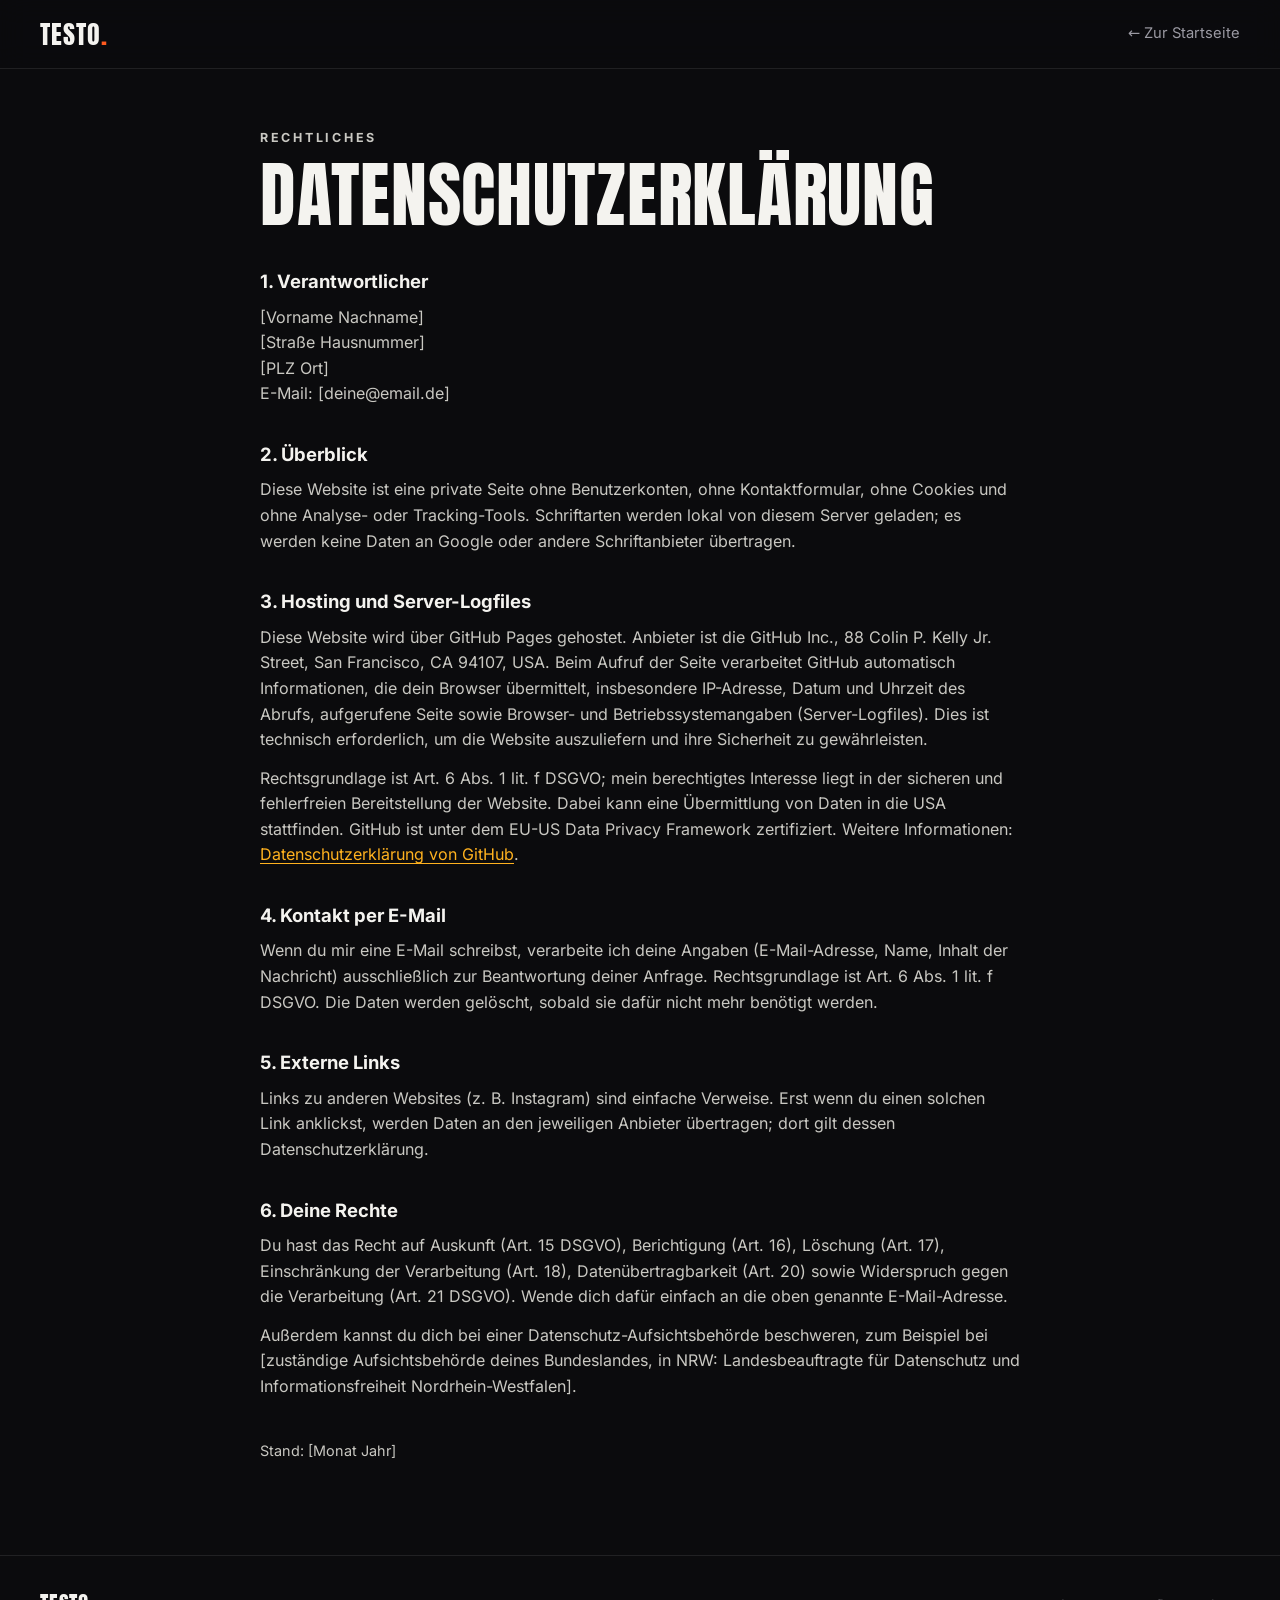
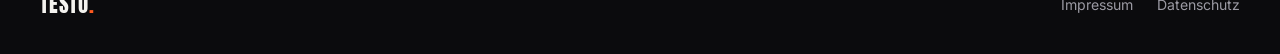
==== datenschutz.html @ 4b4fad91 "Real story milestones, diet 2026 numbers, legal page templates - Story rebuilt from the actual journ" ====
<!DOCTYPE html>
<html lang="de">
<head>
  <meta charset="UTF-8">
  <meta name="viewport" content="width=device-width, initial-scale=1.0">
  <title>Datenschutz · Testo · Iron Journey</title>
  <meta name="robots" content="noindex">
  <meta name="theme-color" content="#0b0b0d">
  <link rel="stylesheet" href="assets/fonts/fonts.css">
  <link rel="stylesheet" href="styles.css">
</head>
<body>
  <!--
    VORLAGE – alle Angaben in [eckigen Klammern] durch deine echten Daten ersetzen.
    Bei Änderungen an der Seite (z. B. Kontaktformular, Statistik-Tool, eingebettete
    Instagram-Posts oder anderer Hoster) muss diese Erklärung angepasst werden.
    Keine Rechtsberatung.
  -->
  <header class="nav scrolled">
    <div class="nav-inner">
      <a href="index.html" class="logo">TESTO<span>.</span></a>
      <a href="index.html" class="legal-back">← Zur Startseite</a>
    </div>
  </header>

  <main class="legal container">
    <p class="eyebrow">Rechtliches</p>
    <h1>Datenschutz&shy;erklärung</h1>

    <h2>1. Verantwortlicher</h2>
    <p>
      [Vorname Nachname]<br>
      [Straße Hausnummer]<br>
      [PLZ Ort]<br>
      E-Mail: [deine@email.de]
    </p>

    <h2>2. Überblick</h2>
    <p>
      Diese Website ist eine private Seite ohne Benutzerkonten, ohne Kontaktformular, ohne Cookies und
      ohne Analyse- oder Tracking-Tools. Schriftarten werden lokal von diesem Server geladen; es werden
      keine Daten an Google oder andere Schriftanbieter übertragen.
    </p>

    <h2>3. Hosting und Server-Logfiles</h2>
    <p>
      Diese Website wird über GitHub Pages gehostet. Anbieter ist die GitHub Inc., 88 Colin P. Kelly Jr.
      Street, San Francisco, CA 94107, USA. Beim Aufruf der Seite verarbeitet GitHub automatisch
      Informationen, die dein Browser übermittelt, insbesondere IP-Adresse, Datum und Uhrzeit des Abrufs,
      aufgerufene Seite sowie Browser- und Betriebssystemangaben (Server-Logfiles). Dies ist technisch
      erforderlich, um die Website auszuliefern und ihre Sicherheit zu gewährleisten.
    </p>
    <p>
      Rechtsgrundlage ist Art. 6 Abs. 1 lit. f DSGVO; mein berechtigtes Interesse liegt in der sicheren
      und fehlerfreien Bereitstellung der Website. Dabei kann eine Übermittlung von Daten in die USA
      stattfinden. GitHub ist unter dem EU-US Data Privacy Framework zertifiziert. Weitere Informationen:
      <a href="https://docs.github.com/de/site-policy/privacy-policies/github-general-privacy-statement" target="_blank" rel="noopener">Datenschutzerklärung von GitHub</a>.
    </p>

    <h2>4. Kontakt per E-Mail</h2>
    <p>
      Wenn du mir eine E-Mail schreibst, verarbeite ich deine Angaben (E-Mail-Adresse, Name, Inhalt der
      Nachricht) ausschließlich zur Beantwortung deiner Anfrage. Rechtsgrundlage ist Art. 6 Abs. 1
      lit. f DSGVO. Die Daten werden gelöscht, sobald sie dafür nicht mehr benötigt werden.
    </p>

    <h2>5. Externe Links</h2>
    <p>
      Links zu anderen Websites (z. B. Instagram) sind einfache Verweise. Erst wenn du einen solchen Link
      anklickst, werden Daten an den jeweiligen Anbieter übertragen; dort gilt dessen Datenschutzerklärung.
    </p>

    <h2>6. Deine Rechte</h2>
    <p>
      Du hast das Recht auf Auskunft (Art. 15 DSGVO), Berichtigung (Art. 16), Löschung (Art. 17),
      Einschränkung der Verarbeitung (Art. 18), Datenübertragbarkeit (Art. 20) sowie Widerspruch gegen
      die Verarbeitung (Art. 21 DSGVO). Wende dich dafür einfach an die oben genannte E-Mail-Adresse.
    </p>
    <p>
      Außerdem kannst du dich bei einer Datenschutz-Aufsichtsbehörde beschweren, zum Beispiel bei
      [zuständige Aufsichtsbehörde deines Bundeslandes, in NRW: Landesbeauftragte für Datenschutz und
      Informationsfreiheit Nordrhein-Westfalen].
    </p>

    <p class="legal-date">Stand: [Monat Jahr]</p>
  </main>

  <footer class="footer">
    <div class="container footer-inner">
      <span class="logo">TESTO<span>.</span></span>
      <nav class="footer-links">
        <a href="impressum.html">Impressum</a>
        <a href="datenschutz.html">Datenschutz</a>
      </nav>
    </div>
  </footer>
</body>
</html>
---- assets/fonts/fonts.css ----
/* Lokal gehostete Schriften (Anton, Inter) – keine Verbindung zu Google nötig */
/* latin-ext */
@font-face {
  font-family: 'Anton';
  font-style: normal;
  font-weight: 400;
  font-display: swap;
  src: url(anton-latin-ext.woff2) format('woff2');
  unicode-range: U+0100-02BA, U+02BD-02C5, U+02C7-02CC, U+02CE-02D7, U+02DD-02FF, U+0304, U+0308, U+0329, U+1D00-1DBF, U+1E00-1E9F, U+1EF2-1EFF, U+2020, U+20A0-20AB, U+20AD-20C0, U+2113, U+2C60-2C7F, U+A720-A7FF;
}
/* latin */
@font-face {
  font-family: 'Anton';
  font-style: normal;
  font-weight: 400;
  font-display: swap;
  src: url(anton-latin.woff2) format('woff2');
  unicode-range: U+0000-00FF, U+0131, U+0152-0153, U+02BB-02BC, U+02C6, U+02DA, U+02DC, U+0304, U+0308, U+0329, U+2000-206F, U+20AC, U+2122, U+2191, U+2193, U+2212, U+2215, U+FEFF, U+FFFD;
}
/* latin-ext */
@font-face {
  font-family: 'Inter';
  font-style: normal;
  font-weight: 400;
  font-display: swap;
  src: url(inter-latin-ext.woff2) format('woff2');
  unicode-range: U+0100-02BA, U+02BD-02C5, U+02C7-02CC, U+02CE-02D7, U+02DD-02FF, U+0304, U+0308, U+0329, U+1D00-1DBF, U+1E00-1E9F, U+1EF2-1EFF, U+2020, U+20A0-20AB, U+20AD-20C0, U+2113, U+2C60-2C7F, U+A720-A7FF;
}
/* latin */
@font-face {
  font-family: 'Inter';
  font-style: normal;
  font-weight: 400;
  font-display: swap;
  src: url(inter-latin.woff2) format('woff2');
  unicode-range: U+0000-00FF, U+0131, U+0152-0153, U+02BB-02BC, U+02C6, U+02DA, U+02DC, U+0304, U+0308, U+0329, U+2000-206F, U+20AC, U+2122, U+2191, U+2193, U+2212, U+2215, U+FEFF, U+FFFD;
}
/* latin-ext */
@font-face {
  font-family: 'Inter';
  font-style: normal;
  font-weight: 500;
  font-display: swap;
  src: url(inter-latin-ext.woff2) format('woff2');
  unicode-range: U+0100-02BA, U+02BD-02C5, U+02C7-02CC, U+02CE-02D7, U+02DD-02FF, U+0304, U+0308, U+0329, U+1D00-1DBF, U+1E00-1E9F, U+1EF2-1EFF, U+2020, U+20A0-20AB, U+20AD-20C0, U+2113, U+2C60-2C7F, U+A720-A7FF;
}
/* latin */
@font-face {
  font-family: 'Inter';
  font-style: normal;
  font-weight: 500;
  font-display: swap;
  src: url(inter-latin.woff2) format('woff2');
  unicode-range: U+0000-00FF, U+0131, U+0152-0153, U+02BB-02BC, U+02C6, U+02DA, U+02DC, U+0304, U+0308, U+0329, U+2000-206F, U+20AC, U+2122, U+2191, U+2193, U+2212, U+2215, U+FEFF, U+FFFD;
}
/* latin-ext */
@font-face {
  font-family: 'Inter';
  font-style: normal;
  font-weight: 600;
  font-display: swap;
  src: url(inter-latin-ext.woff2) format('woff2');
  unicode-range: U+0100-02BA, U+02BD-02C5, U+02C7-02CC, U+02CE-02D7, U+02DD-02FF, U+0304, U+0308, U+0329, U+1D00-1DBF, U+1E00-1E9F, U+1EF2-1EFF, U+2020, U+20A0-20AB, U+20AD-20C0, U+2113, U+2C60-2C7F, U+A720-A7FF;
}
/* latin */
@font-face {
  font-family: 'Inter';
  font-style: normal;
  font-weight: 600;
  font-display: swap;
  src: url(inter-latin.woff2) format('woff2');
  unicode-range: U+0000-00FF, U+0131, U+0152-0153, U+02BB-02BC, U+02C6, U+02DA, U+02DC, U+0304, U+0308, U+0329, U+2000-206F, U+20AC, U+2122, U+2191, U+2193, U+2212, U+2215, U+FEFF, U+FFFD;
}
/* latin-ext */
@font-face {
  font-family: 'Inter';
  font-style: normal;
  font-weight: 700;
  font-display: swap;
  src: url(inter-latin-ext.woff2) format('woff2');
  unicode-range: U+0100-02BA, U+02BD-02C5, U+02C7-02CC, U+02CE-02D7, U+02DD-02FF, U+0304, U+0308, U+0329, U+1D00-1DBF, U+1E00-1E9F, U+1EF2-1EFF, U+2020, U+20A0-20AB, U+20AD-20C0, U+2113, U+2C60-2C7F, U+A720-A7FF;
}
/* latin */
@font-face {
  font-family: 'Inter';
  font-style: normal;
  font-weight: 700;
  font-display: swap;
  src: url(inter-latin.woff2) format('woff2');
  unicode-range: U+0000-00FF, U+0131, U+0152-0153, U+02BB-02BC, U+02C6, U+02DA, U+02DC, U+0304, U+0308, U+0329, U+2000-206F, U+20AC, U+2122, U+2191, U+2193, U+2212, U+2215, U+FEFF, U+FFFD;
}
/* latin-ext */
@font-face {
  font-family: 'Inter';
  font-style: normal;
  font-weight: 800;
  font-display: swap;
  src: url(inter-latin-ext.woff2) format('woff2');
  unicode-range: U+0100-02BA, U+02BD-02C5, U+02C7-02CC, U+02CE-02D7, U+02DD-02FF, U+0304, U+0308, U+0329, U+1D00-1DBF, U+1E00-1E9F, U+1EF2-1EFF, U+2020, U+20A0-20AB, U+20AD-20C0, U+2113, U+2C60-2C7F, U+A720-A7FF;
}
/* latin */
@font-face {
  font-family: 'Inter';
  font-style: normal;
  font-weight: 800;
  font-display: swap;
  src: url(inter-latin.woff2) format('woff2');
  unicode-range: U+0000-00FF, U+0131, U+0152-0153, U+02BB-02BC, U+02C6, U+02DA, U+02DC, U+0304, U+0308, U+0329, U+2000-206F, U+20AC, U+2122, U+2191, U+2193, U+2212, U+2215, U+FEFF, U+FFFD;
}
---- styles.css ----
:root {
  --bg: #0b0b0d;
  --bg-2: #131317;
  --card: #17171c;
  --line: rgba(255, 255, 255, 0.09);
  --text: #f4f3ef;
  --muted: #9b9aa3;
  --accent: #ff5a1f;
  --accent-2: #ffb21f;
  --grad: linear-gradient(120deg, var(--accent), var(--accent-2));
  --radius: 20px;
  --ease: cubic-bezier(0.2, 0.8, 0.2, 1);
  --display: "Anton", "Impact", sans-serif;
  --sans: "Inter", system-ui, -apple-system, "Segoe UI", sans-serif;
}

*,
*::before,
*::after {
  box-sizing: border-box;
  margin: 0;
  padding: 0;
}

html {
  overflow-x: clip;
  scroll-behavior: smooth;
  scroll-padding-top: 80px;
}

body {
  font-family: var(--sans);
  background: var(--bg);
  color: var(--text);
  line-height: 1.6;
  -webkit-font-smoothing: antialiased;
  overflow-x: clip;
}

img {
  display: block;
  max-width: 100%;
}

a {
  color: inherit;
  text-decoration: none;
}

button {
  font: inherit;
  color: inherit;
  cursor: pointer;
  background: none;
  border: 0;
}

:focus-visible {
  outline: 2px solid var(--accent-2);
  outline-offset: 3px;
}

.container {
  width: min(1200px, 100% - 2.5rem);
  margin-inline: auto;
}

.eyebrow {
  font-size: 0.78rem;
  font-weight: 700;
  letter-spacing: 0.22em;
  text-transform: uppercase;
  color: var(--accent);
}

h1,
h2 {
  font-family: var(--display);
  font-weight: 400;
  text-transform: uppercase;
  line-height: 0.95;
  letter-spacing: 0.01em;
}

/* ---------- Navigation ---------- */
.nav {
  position: fixed;
  inset: 0 0 auto;
  z-index: 50;
  transition: background 0.3s, border-color 0.3s;
  border-bottom: 1px solid transparent;
}

.nav.scrolled {
  background: rgba(11, 11, 13, 0.78);
  backdrop-filter: blur(14px) saturate(160%);
  border-color: var(--line);
}

.nav-inner {
  width: min(1200px, 100% - 2.5rem);
  margin-inline: auto;
  display: flex;
  align-items: center;
  justify-content: space-between;
  height: 68px;
}

.logo {
  font-family: var(--display);
  font-size: 1.6rem;
  letter-spacing: 0.04em;
}

.logo span {
  color: var(--accent);
}

.nav-links {
  display: flex;
  align-items: center;
  gap: 2rem;
  font-size: 0.92rem;
  font-weight: 500;
}

.nav-links a {
  color: var(--muted);
  transition: color 0.2s;
}

.nav-links a:hover {
  color: var(--text);
}

.nav-links .nav-cta {
  color: var(--bg);
  background: var(--text);
  padding: 0.5rem 1.1rem;
  border-radius: 999px;
  font-weight: 700;
}

.nav-links .nav-cta:hover {
  color: var(--bg);
  background: var(--accent-2);
}

.nav-toggle {
  display: none;
  width: 40px;
  height: 40px;
  position: relative;
}

.nav-toggle span {
  position: absolute;
  left: 9px;
  right: 9px;
  height: 2px;
  background: var(--text);
  transition: transform 0.3s var(--ease);
}

.nav-toggle span:first-child { top: 15px; }
.nav-toggle span:last-child { top: 23px; }
.nav-toggle[aria-expanded="true"] span:first-child { transform: translateY(4px) rotate(45deg); }
.nav-toggle[aria-expanded="true"] span:last-child { transform: translateY(-4px) rotate(-45deg); }

/* ---------- Buttons ---------- */
.btn {
  display: inline-flex;
  align-items: center;
  gap: 0.5rem;
  padding: 0.95rem 1.6rem;
  border-radius: 999px;
  font-weight: 700;
  font-size: 0.95rem;
  transition: transform 0.25s var(--ease), box-shadow 0.25s, background 0.25s;
}

.btn:hover {
  transform: translateY(-2px);
}

.btn-primary {
  background: var(--grad);
  color: #160800;
  box-shadow: 0 10px 30px -10px rgba(255, 90, 31, 0.7);
}

.btn-ghost {
  border: 1px solid var(--line);
  background: rgba(255, 255, 255, 0.04);
}

.btn-ghost:hover {
  background: rgba(255, 255, 255, 0.09);
}

/* ---------- Placeholder (wenn noch kein Foto da ist) ---------- */
.ph {
  width: 100%;
  height: 100%;
  display: grid;
  place-content: center;
  justify-items: center;
  gap: 0.6rem;
  text-align: center;
  color: rgba(255, 255, 255, 0.35);
  font-size: 0.8rem;
  font-weight: 600;
  letter-spacing: 0.12em;
  text-transform: uppercase;
  background:
    radial-gradient(circle at 30% 20%, rgba(255, 90, 31, 0.18), transparent 55%),
    radial-gradient(circle at 80% 90%, rgba(255, 178, 31, 0.12), transparent 50%),
    repeating-linear-gradient(135deg, #18181d 0 14px, #1c1c22 14px 28px);
}

.ph svg {
  width: 44px;
  height: 44px;
  opacity: 0.6;
}

/* ---------- Hero ---------- */
.hero {
  position: relative;
  min-height: 100svh;
  display: flex;
  flex-direction: column;
  justify-content: flex-end;
  padding: 8rem 0 2.5rem;
  isolation: isolate;
  overflow: hidden;
}

.hero-media {
  position: absolute;
  inset: 0;
  z-index: -2;
}

.hero-media img,
.hero-media .ph {
  width: 100%;
  height: 100%;
  object-fit: cover;
  object-position: center 25%;
}

.hero-media .ph span,
.hero-media .ph svg {
  display: none;
}

.hero-media::after {
  content: "";
  position: absolute;
  inset: 0;
  background:
    linear-gradient(180deg, rgba(11, 11, 13, 0.35) 0%, rgba(11, 11, 13, 0.2) 40%, var(--bg) 100%),
    linear-gradient(90deg, rgba(11, 11, 13, 0.75) 0%, transparent 70%);
}

@media (min-width: 901px) {
  .hero-media {
    left: 34%;
  }

  .hero-media img {
    object-position: 70% 30%;
  }

  .hero-media::after {
    background:
      linear-gradient(180deg, rgba(11, 11, 13, 0.45) 0%, transparent 22%, transparent 55%, var(--bg) 100%),
      linear-gradient(90deg, var(--bg) 0%, rgba(11, 11, 13, 0.55) 20%, transparent 45%);
  }
}

@media (max-width: 900px) {
  .hero-media img {
    object-position: 66% top;
  }

  .hero-media::after {
    background: linear-gradient(180deg, rgba(11, 11, 13, 0.3) 0%, rgba(11, 11, 13, 0.15) 30%, rgba(11, 11, 13, 0.85) 62%, var(--bg) 100%);
  }
}

.hero-glow {
  position: absolute;
  z-index: -1;
  width: 60vmax;
  height: 60vmax;
  right: -20vmax;
  top: -20vmax;
  background: radial-gradient(circle, rgba(255, 90, 31, 0.28), transparent 60%);
  filter: blur(20px);
  animation: float 12s ease-in-out infinite alternate;
}

@keyframes float {
  to { transform: translate(-6vmax, 8vmax) scale(1.1); }
}

.hero-title {
  font-size: clamp(4.5rem, 15vw, 12rem);
  margin: 0.6rem 0 1.2rem;
  display: flex;
  flex-direction: column;
}

.hero-title .outline {
  color: transparent;
  -webkit-text-stroke: 2px var(--text);
  font-size: 0.55em;
}

.hero-tagline {
  max-width: 34rem;
  font-size: clamp(1.05rem, 2vw, 1.3rem);
  color: #d5d4cf;
}

.hero-actions {
  display: flex;
  flex-wrap: wrap;
  gap: 0.8rem;
  margin-top: 2rem;
}

.stats {
  display: grid;
  grid-template-columns: repeat(4, 1fr);
  margin-top: 4rem;
  border: 1px solid var(--line);
  border-radius: var(--radius);
  background: rgba(19, 19, 23, 0.6);
  backdrop-filter: blur(12px);
}

.stat {
  padding: 1.5rem 1.6rem;
}

.stat + .stat {
  border-left: 1px solid var(--line);
}

.stat strong {
  display: block;
  font-family: var(--display);
  font-weight: 400;
  font-size: clamp(2rem, 4vw, 3rem);
  line-height: 1;
  background: var(--grad);
  -webkit-background-clip: text;
  background-clip: text;
  color: transparent;
}

.stat span {
  font-size: 0.85rem;
  color: var(--muted);
}

/* ---------- Marquee ---------- */
.marquee {
  overflow: hidden;
  border-block: 1px solid var(--line);
  padding: 1.1rem 0;
  background: var(--bg-2);
}

.marquee-track {
  display: flex;
  width: max-content;
  animation: marquee 30s linear infinite;
}

.marquee-track span {
  font-family: var(--display);
  font-size: 1.6rem;
  text-transform: uppercase;
  padding: 0 1.6rem;
  color: var(--muted);
}

.marquee-track span::after {
  content: "✦";
  color: var(--accent);
  margin-left: 3.2rem;
  font-size: 1rem;
  vertical-align: middle;
}

@keyframes marquee {
  to { transform: translateX(-50%); }
}

/* ---------- Sections ---------- */
.section {
  padding: clamp(5rem, 10vw, 8rem) 0;
}

.section-head {
  max-width: 40rem;
  margin-bottom: 3.5rem;
}

.section-head h2,
.contact h2 {
  font-size: clamp(2.8rem, 7vw, 5rem);
  margin: 0.8rem 0 1rem;
}

.section-lead {
  color: var(--muted);
  font-size: 1.08rem;
}

/* ---------- Timeline ---------- */
.timeline {
  list-style: none;
  position: relative;
  display: grid;
  gap: 2.5rem;
}

.timeline::before {
  content: "";
  position: absolute;
  top: 0;
  bottom: 0;
  left: 50%;
  width: 2px;
  background: linear-gradient(var(--accent), var(--accent-2) 60%, transparent);
  opacity: 0.5;
}

.tl-item {
  position: relative;
  display: grid;
  grid-template-columns: 1fr 1fr;
  gap: 4rem;
  align-items: center;
}

.tl-item::before {
  content: "";
  position: absolute;
  left: 50%;
  top: 50%;
  width: 16px;
  height: 16px;
  border-radius: 50%;
  background: var(--bg);
  border: 3px solid var(--accent);
  transform: translate(-50%, -50%);
  box-shadow: 0 0 0 6px rgba(255, 90, 31, 0.15);
}

.tl-item:nth-child(even) .tl-text {
  order: 2;
}

.tl-item--solo:nth-child(even) .tl-text {
  grid-column: 2;
}

.tl-text {
  padding: 2rem;
  border: 1px solid var(--line);
  border-radius: var(--radius);
  background: var(--card);
  transition: border-color 0.3s, transform 0.4s var(--ease);
}

.tl-text:hover {
  border-color: rgba(255, 90, 31, 0.45);
  transform: translateY(-4px);
}

.tl-year {
  font-family: var(--display);
  font-size: 3.4rem;
  line-height: 1;
  color: transparent;
  -webkit-text-stroke: 1.5px var(--accent);
}

.tl-text h3 {
  font-size: 1.35rem;
  margin: 0.4rem 0 0.6rem;
}

.tl-text p {
  color: var(--muted);
}

.tl-media {
  aspect-ratio: 4 / 3;
  border-radius: var(--radius);
  overflow: hidden;
  border: 1px solid var(--line);
}

.tl-media img {
  width: 100%;
  height: 100%;
  object-fit: cover;
}

/* ---------- Competitions ---------- */
.comps {
  list-style: none;
  border-top: 1px solid var(--line);
}

.comp {
  display: grid;
  grid-template-columns: 4rem 6rem 1fr auto auto;
  align-items: center;
  gap: 1.5rem;
  padding: 1.6rem 0.5rem;
  border-bottom: 1px solid var(--line);
  transition: background 0.3s, padding 0.4s var(--ease);
}

.comp:hover {
  background: linear-gradient(90deg, rgba(255, 90, 31, 0.1), transparent);
  padding-left: 1.2rem;
}

.comp-no {
  font-family: var(--display);
  font-size: 2rem;
  color: transparent;
  -webkit-text-stroke: 1.5px var(--accent);
}

.comp-year {
  color: var(--muted);
  font-weight: 600;
}

.comp-name {
  font-size: 1.25rem;
}

.comp-div {
  color: var(--muted);
  font-size: 0.9rem;
}

.comp-place {
  padding: 0.35rem 0.9rem;
  border-radius: 999px;
  background: var(--grad);
  color: #160800;
  font-size: 0.8rem;
  font-weight: 800;
  letter-spacing: 0.06em;
  text-transform: uppercase;
  white-space: nowrap;
}

.comp-name { grid-column: 3; }
.comp-place { grid-column: 5; }

.comp--winner {
  background: linear-gradient(90deg, rgba(255, 178, 31, 0.12), transparent 60%);
  box-shadow: inset 3px 0 0 var(--accent-2);
}

.comp--winner .comp-place {
  background: linear-gradient(120deg, #ffe08a, #ffb21f 50%, #e8920c);
  box-shadow: 0 0 24px rgba(255, 178, 31, 0.45);
}

.comp-photos {
  grid-column: 2 / -1;
  display: grid;
  grid-template-columns: repeat(auto-fill, minmax(240px, 1fr));
  gap: 0.6rem;
  margin-top: 0.4rem;
}

.comp-photo {
  aspect-ratio: 16 / 9;
  overflow: hidden;
  border-radius: 12px;
  border: 1px solid var(--line);
}

.comp-photos--portraits {
  grid-template-columns: repeat(auto-fill, minmax(170px, 1fr));
}

.comp-photos--portraits .comp-photo {
  aspect-ratio: 3 / 4;
}

.comp-photo img {
  width: 100%;
  height: 100%;
  object-fit: cover;
  transition: transform 0.6s var(--ease);
}

.comp-photo:hover img {
  transform: scale(1.05);
}

/* ---------- Shootings ---------- */
.shoot + .shoot {
  margin-top: 5rem;
}

.shoot-head {
  display: flex;
  align-items: center;
  gap: 1.5rem;
  margin-bottom: 1.5rem;
}

.shoot-year {
  font-family: var(--display);
  font-size: clamp(3.5rem, 8vw, 5.5rem);
  line-height: 1;
  color: transparent;
  -webkit-text-stroke: 1.5px var(--accent);
}

.shoot-head h3 {
  font-size: 1.35rem;
}

.shoot-head p {
  color: var(--muted);
  max-width: 36rem;
}

.collage {
  display: grid;
  grid-template-columns: repeat(4, 1fr);
  grid-template-rows: 230px 230px 300px;
  gap: 0.8rem;
}

.c-item {
  position: relative;
  overflow: hidden;
  border-radius: 16px;
  border: 1px solid var(--line);
  background: var(--card);
}

.c-item:nth-child(5n + 1) { grid-column: 1 / 3; grid-row: span 2; }
.c-item:nth-child(5n + 2),
.c-item:nth-child(5n + 3) { grid-row: span 2; }
.c-item:nth-child(5n + 4),
.c-item:nth-child(5n + 5) { grid-column: span 2; }

.collage--portraits {
  grid-template-rows: none;
  grid-template-columns: repeat(auto-fit, minmax(200px, 1fr));
}

.collage--portraits .c-item:nth-child(n) {
  grid-column: auto;
  grid-row: auto;
  aspect-ratio: 2 / 3;
}

.c-item img {
  width: 100%;
  height: 100%;
  object-fit: cover;
  transition: transform 0.8s var(--ease), filter 0.5s;
  filter: saturate(0.92);
}

.c-item:hover img {
  transform: scale(1.06);
  filter: saturate(1.08);
}

.c-cap {
  position: absolute;
  inset: auto 0 0;
  padding: 2.5rem 1rem 0.9rem;
  background: linear-gradient(transparent, rgba(0, 0, 0, 0.8));
  font-size: 0.9rem;
  font-weight: 600;
  text-align: left;
  opacity: 0;
  transform: translateY(8px);
  transition: opacity 0.35s, transform 0.35s var(--ease);
}

.c-item:hover .c-cap,
.c-item:focus-visible .c-cap {
  opacity: 1;
  transform: none;
}

@media (max-width: 720px) {
  .shoot-head {
    align-items: flex-start;
    flex-direction: column;
    gap: 0.5rem;
  }

  .collage {
    grid-template-columns: 1fr 1fr;
    grid-template-rows: none;
    gap: 0.5rem;
  }

  .c-item:nth-child(n) {
    grid-column: span 2;
    grid-row: auto;
    aspect-ratio: 4 / 3;
  }

  .c-item:nth-child(5n + 2),
  .c-item:nth-child(5n + 3) {
    grid-column: span 1;
    aspect-ratio: 3 / 4;
  }

  .collage--portraits .c-item:nth-child(n) {
    grid-column: span 1;
    aspect-ratio: 2 / 3;
  }

  .c-cap {
    opacity: 1;
    transform: none;
    font-size: 0.8rem;
    padding: 1.8rem 0.7rem 0.6rem;
  }
}

/* ---------- Before / After ---------- */
.compare {
  --pos: 50%;
  position: relative;
  aspect-ratio: 4 / 3;
  width: min(100%, 1000px);
  max-height: 85vh;
  margin-inline: auto;
  border-radius: var(--radius);
  overflow: hidden;
  border: 1px solid var(--line);
  user-select: none;
}

.compare-layer {
  position: absolute;
  inset: 0;
}

.compare-layer img {
  width: 100%;
  height: 100%;
  object-fit: cover;
}

.compare-before {
  clip-path: inset(0 calc(100% - var(--pos)) 0 0);
}

.compare-before .ph {
  background:
    radial-gradient(circle at 30% 40%, rgba(120, 120, 140, 0.18), transparent 60%),
    repeating-linear-gradient(135deg, #141418 0 14px, #18181d 14px 28px);
}

.compare-label {
  position: absolute;
  bottom: 1.2rem;
  padding: 0.4rem 0.9rem;
  border-radius: 999px;
  font-size: 0.8rem;
  font-weight: 700;
  letter-spacing: 0.1em;
  text-transform: uppercase;
  background: rgba(11, 11, 13, 0.7);
  backdrop-filter: blur(8px);
}

.compare-before .compare-label { left: 1.2rem; }
.compare-after .compare-label { right: 1.2rem; color: var(--accent-2); }

.compare-handle {
  position: absolute;
  top: 0;
  bottom: 0;
  left: var(--pos);
  width: 2px;
  background: var(--text);
  transform: translateX(-50%);
  pointer-events: none;
}

.compare-handle span {
  position: absolute;
  top: 50%;
  left: 50%;
  width: 52px;
  height: 52px;
  display: grid;
  place-items: center;
  border-radius: 50%;
  background: var(--text);
  color: var(--bg);
  font-weight: 800;
  transform: translate(-50%, -50%);
  box-shadow: 0 8px 30px rgba(0, 0, 0, 0.5);
}

.compare-range {
  position: absolute;
  inset: 0;
  width: 100%;
  height: 100%;
  opacity: 0;
  cursor: ew-resize;
  margin: 0;
}

.compare:has(.compare-range:focus-visible) .compare-handle span {
  outline: 2px solid var(--accent-2);
  outline-offset: 3px;
}

/* ---------- Gallery ---------- */
.filters {
  display: flex;
  flex-wrap: wrap;
  gap: 0.5rem;
  margin-bottom: 2rem;
}

.chip {
  padding: 0.5rem 1.1rem;
  border-radius: 999px;
  border: 1px solid var(--line);
  font-size: 0.88rem;
  font-weight: 600;
  color: var(--muted);
  transition: all 0.2s;
}

.chip:hover {
  color: var(--text);
  border-color: rgba(255, 255, 255, 0.25);
}

.chip[aria-pressed="true"] {
  background: var(--text);
  color: var(--bg);
  border-color: var(--text);
}

.gallery {
  display: grid;
  grid-template-columns: repeat(auto-fill, minmax(240px, 1fr));
  gap: 1rem;
}

.g-item {
  position: relative;
  aspect-ratio: 3 / 4;
  border-radius: 16px;
  overflow: hidden;
  border: 1px solid var(--line);
  text-align: left;
  animation: pop 0.5s var(--ease) both;
}

.g-item:first-child {
  grid-column: span 2;
  grid-row: span 2;
  aspect-ratio: auto;
}

.g-item > img,
.g-item > .ph {
  position: absolute;
  inset: 0;
}

@keyframes pop {
  from { opacity: 0; transform: translateY(16px) scale(0.98); }
}

.g-item img,
.g-item .ph {
  width: 100%;
  height: 100%;
  object-fit: cover;
  transition: transform 0.6s var(--ease);
}

.g-item:hover img,
.g-item:hover .ph {
  transform: scale(1.05);
}

.g-meta {
  position: absolute;
  inset: auto 0 0;
  padding: 2.5rem 1rem 1rem;
  background: linear-gradient(transparent, rgba(0, 0, 0, 0.85));
  display: flex;
  justify-content: space-between;
  align-items: flex-end;
  gap: 0.5rem;
}

.g-meta strong {
  display: block;
  font-size: 0.98rem;
}

.g-meta small {
  color: #c7c6c0;
  font-size: 0.8rem;
}

.g-tag {
  font-size: 0.7rem;
  font-weight: 700;
  letter-spacing: 0.08em;
  text-transform: uppercase;
  padding: 0.25rem 0.6rem;
  border-radius: 999px;
  background: rgba(255, 255, 255, 0.12);
  backdrop-filter: blur(6px);
  white-space: nowrap;
}

.g-new {
  position: absolute;
  top: 1rem;
  left: 1rem;
  padding: 0.3rem 0.75rem;
  border-radius: 999px;
  background: var(--grad);
  color: #160800;
  font-size: 0.72rem;
  font-weight: 800;
  letter-spacing: 0.1em;
  text-transform: uppercase;
}

/* ---------- Lifts ---------- */
.lifts {
  display: grid;
  grid-template-columns: repeat(auto-fit, minmax(220px, 1fr));
  gap: 1rem;
}

.lift {
  padding: 2rem;
  border-radius: var(--radius);
  background: var(--card);
  border: 1px solid var(--line);
}

.lift h3 {
  font-size: 1rem;
  font-weight: 600;
  color: var(--muted);
}

.lift-now {
  font-family: var(--display);
  font-size: 4rem;
  line-height: 1.1;
}

.lift-now small {
  font-size: 1.4rem;
  color: var(--muted);
  margin-left: 0.25rem;
}

.lift-bar {
  height: 8px;
  border-radius: 99px;
  background: rgba(255, 255, 255, 0.07);
  margin: 1.2rem 0 0.8rem;
  overflow: hidden;
}

.lift-bar i {
  display: block;
  height: 100%;
  width: 0;
  border-radius: inherit;
  background: var(--grad);
  transition: width 1.4s var(--ease);
}

.lift.in .lift-bar i {
  width: var(--w);
}

.lift-delta {
  display: flex;
  justify-content: space-between;
  font-size: 0.85rem;
  color: var(--muted);
}

.lift-delta b {
  color: var(--accent-2);
}

/* ---------- Contact ---------- */
.contact {
  text-align: center;
  border-radius: 32px;
  border: 1px solid var(--line);
  background:
    radial-gradient(ellipse at 50% 0%, rgba(255, 90, 31, 0.22), transparent 60%),
    var(--bg-2);
  padding-inline: 1.5rem;
  margin-bottom: 5rem;
}

.contact .section-lead {
  max-width: 32rem;
  margin-inline: auto;
}

.contact-links {
  display: flex;
  justify-content: center;
  flex-wrap: wrap;
  gap: 0.8rem;
  margin-top: 2rem;
}

/* ---------- Footer ---------- */
.footer {
  border-top: 1px solid var(--line);
  padding: 2rem 0;
  color: var(--muted);
  font-size: 0.88rem;
}

.footer-inner {
  display: flex;
  justify-content: space-between;
  align-items: center;
  gap: 1rem;
  flex-wrap: wrap;
}

.footer-links {
  display: flex;
  gap: 1.5rem;
  flex-wrap: wrap;
}

.footer-links a:hover {
  color: var(--text);
}

.footer .logo {
  color: var(--text);
  font-size: 1.3rem;
}

/* ---------- Lightbox ---------- */
.lightbox {
  width: 100vw;
  height: 100vh;
  max-width: none;
  max-height: none;
  border: 0;
  background: rgba(5, 5, 7, 0.94);
  color: var(--text);
  display: none;
  align-items: center;
  justify-content: center;
}

.lightbox[open] {
  display: flex;
}

.lightbox::backdrop {
  background: rgba(0, 0, 0, 0.6);
}

.lightbox figure {
  display: grid;
  gap: 1rem;
  justify-items: center;
  max-width: min(1000px, 86vw);
}

.lb-media {
  width: min(1000px, 86vw);
  height: 78vh;
  display: grid;
  place-items: center;
}

.lb-media img {
  max-width: min(1000px, 86vw);
  max-height: 78vh;
  object-fit: contain;
  border-radius: 12px;
}

.lb-media .ph {
  border-radius: 12px;
  max-width: 560px;
}

.lightbox figcaption {
  color: var(--muted);
  font-size: 0.95rem;
}

.lightbox figcaption strong {
  color: var(--text);
}

.lb-close,
.lb-nav {
  position: absolute;
  width: 48px;
  height: 48px;
  border-radius: 50%;
  background: rgba(255, 255, 255, 0.08);
  font-size: 1.5rem;
  line-height: 1;
  transition: background 0.2s;
}

.lb-close:hover,
.lb-nav:hover {
  background: rgba(255, 255, 255, 0.18);
}

.lb-close { top: 1.2rem; right: 1.2rem; font-size: 1.1rem; }
.lb-prev { left: 1.2rem; top: 50%; transform: translateY(-50%); }
.lb-next { right: 1.2rem; top: 50%; transform: translateY(-50%); }

/* ---------- Reveal ---------- */
.reveal {
  opacity: 0;
  transform: translateY(28px);
  transition: opacity 0.9s var(--ease), transform 0.9s var(--ease);
}

.reveal.in {
  opacity: 1;
  transform: none;
}

/* ---------- Responsive ---------- */
@media (max-width: 900px) {
  .stats {
    grid-template-columns: repeat(2, 1fr);
  }

  .stat:nth-child(3) {
    border-left: 0;
  }

  .stat:nth-child(n + 3) {
    border-top: 1px solid var(--line);
  }

  .timeline::before {
    left: 7px;
  }

  .tl-item {
    grid-template-columns: 1fr;
    gap: 1rem;
    padding-left: 2.2rem;
  }

  .tl-item::before {
    left: 8px;
    top: 2.6rem;
  }

  .tl-item:nth-child(even) .tl-text {
    order: 0;
  }

  .tl-item--solo:nth-child(even) .tl-text {
    grid-column: auto;
  }

  .lifts {
    grid-template-columns: repeat(2, 1fr);
  }

  .comp {
    grid-template-columns: 3rem minmax(0, 1fr) auto;
    gap: 0.2rem 1rem;
  }

  .comp-no { grid-row: span 2; }
  .comp-year { grid-column: 2; grid-row: 2; font-size: 0.85rem; }
  .comp-name { grid-column: 2; grid-row: 1; font-size: 1.05rem; overflow-wrap: anywhere; hyphens: auto; }
  .comp-div { grid-column: 2; grid-row: 3; font-size: 0.85rem; }
  .comp-photos,
  .comp-photos--portraits { grid-column: 1 / -1; grid-template-columns: repeat(2, minmax(0, 1fr)); margin-top: 0.8rem; }
  .comp-place { grid-column: 3; grid-row: 1 / span 2; }

  .compare {
    aspect-ratio: 3 / 4;
  }
}

@media (max-width: 720px) {
  .nav-toggle {
    display: block;
  }

  .nav-links {
    position: fixed;
    inset: 68px 0 auto;
    flex-direction: column;
    align-items: stretch;
    gap: 0;
    padding: 0.5rem 1.25rem 1.5rem;
    background: rgba(11, 11, 13, 0.97);
    border-bottom: 1px solid var(--line);
    transform: translateY(-120%);
    transition: transform 0.4s var(--ease);
  }

  .nav-links.open {
    transform: none;
  }

  .nav-links a {
    padding: 0.9rem 0;
    border-bottom: 1px solid var(--line);
    font-size: 1.05rem;
  }

  .nav-links .nav-cta {
    margin-top: 1rem;
    text-align: center;
    border: 0;
  }

  .gallery {
    grid-template-columns: repeat(2, 1fr);
    gap: 0.6rem;
  }

  .g-meta {
    padding: 1.6rem 0.6rem 0.55rem;
    flex-direction: column;
    align-items: flex-start;
    line-height: 1.3;
  }

  .g-meta strong {
    font-size: 0.8rem;
  }

  .g-meta small {
    font-size: 0.72rem;
  }

  .g-tag {
    display: none;
  }

  .lb-nav {
    top: auto;
    bottom: 1.2rem;
    transform: none;
  }

  .lb-media {
    height: 70vh;
  }

  .lb-media img {
    max-height: 70vh;
  }

  .stat {
    padding: 1.2rem;
  }

  .lifts {
    grid-template-columns: 1fr;
  }
}

@media (prefers-reduced-motion: reduce) {
  *,
  *::before,
  *::after {
    animation: none !important;
    transition: none !important;
  }

  html {
    scroll-behavior: auto;
  }

  .reveal {
    opacity: 1;
    transform: none;
  }
}

/* ---------- Rechtliche Seiten ---------- */
.legal {
  max-width: 760px;
  padding: 8rem 0 5rem;
}

.legal h1 {
  font-size: clamp(2.6rem, 8vw, 4.5rem);
  margin: 0.8rem 0 2.5rem;
  hyphens: manual;
}

.legal h2 {
  font-family: var(--sans);
  font-size: 1.15rem;
  font-weight: 700;
  text-transform: none;
  letter-spacing: 0;
  line-height: 1.4;
  margin: 2.2rem 0 0.6rem;
}

.legal p {
  color: #c9c8c2;
  margin-bottom: 0.8rem;
}

.legal a {
  color: var(--accent-2);
  text-decoration: underline;
  text-underline-offset: 3px;
}

.legal-date {
  margin-top: 2.5rem;
  font-size: 0.9rem;
}

.legal-back {
  font-size: 0.92rem;
  color: var(--muted);
  transition: color 0.2s;
}

.legal-back:hover {
  color: var(--text);
}
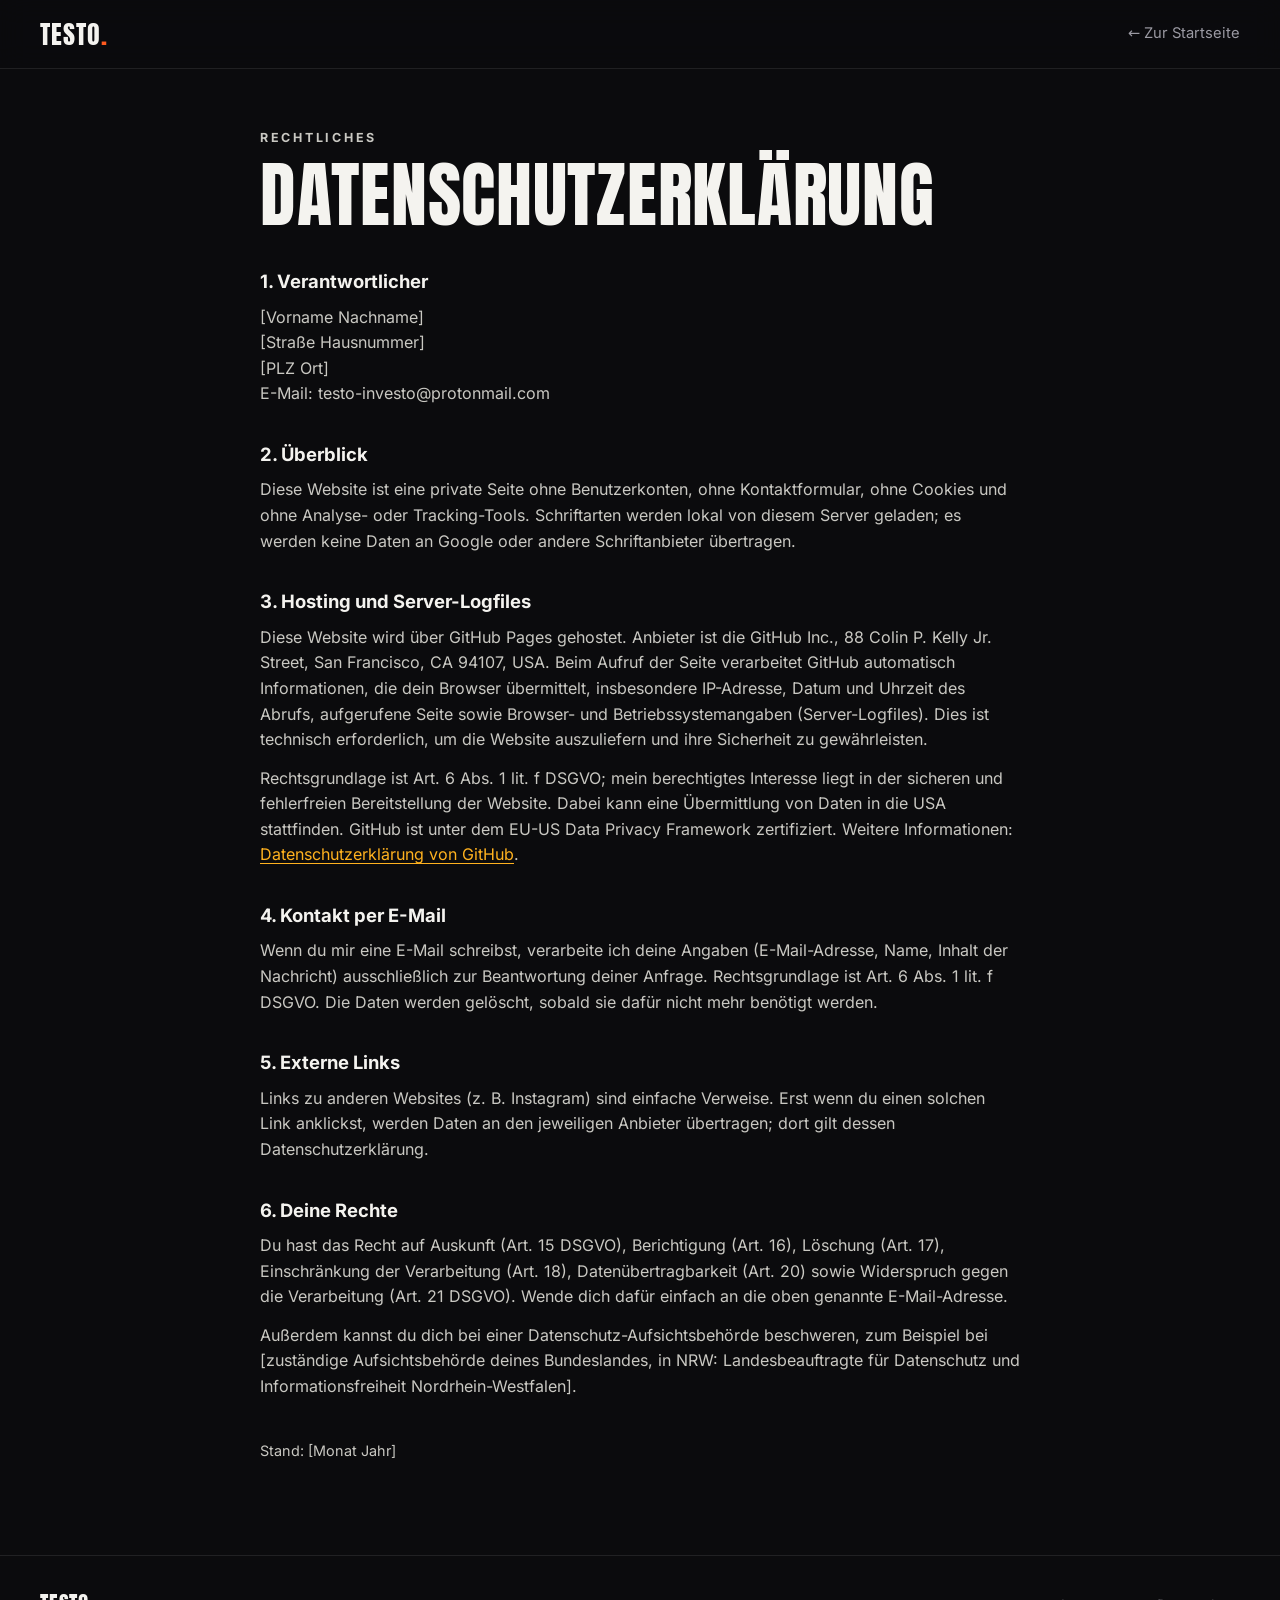
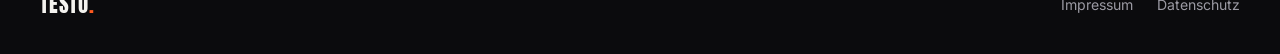
==== commit 20bebe1e: "Remove second person from photos 9/10, add diet slider, contact email - Photos 9 and 10 cropped so o" ====
--- a/datenschutz.html
+++ b/datenschutz.html
@@ -32,7 +32,7 @@
       [Vorname Nachname]<br>
       [Straße Hausnummer]<br>
       [PLZ Ort]<br>
-      E-Mail: [deine@email.de]
+      E-Mail: testo-investo@protonmail.com
     </p>
 
     <h2>2. Überblick</h2>
--- a/styles.css
+++ b/styles.css
@@ -401,6 +401,76 @@
   to { transform: translateX(-50%); }
 }
 
+/* ---------- Spotlight (Topform) ---------- */
+.spotlight {
+  display: grid;
+  grid-template-columns: minmax(0, 1.05fr) minmax(0, 1fr);
+  gap: clamp(2rem, 6vw, 5.5rem);
+  align-items: center;
+  padding-top: clamp(5rem, 10vw, 8rem);
+}
+
+.spot-media {
+  position: relative;
+  display: block;
+  width: 100%;
+  aspect-ratio: 3 / 4;
+  max-height: 88vh;
+  border-radius: 28px;
+  overflow: hidden;
+  border: 1px solid rgba(255, 178, 31, 0.35);
+  box-shadow: 0 40px 120px -40px rgba(255, 90, 31, 0.55);
+}
+
+.spot-media img {
+  width: 100%;
+  height: 100%;
+  object-fit: cover;
+  transition: transform 1.2s var(--ease);
+}
+
+.spot-media:hover img {
+  transform: scale(1.04);
+}
+
+.spot-date {
+  position: absolute;
+  left: 1.2rem;
+  bottom: 1.2rem;
+  padding: 0.4rem 0.9rem;
+  border-radius: 999px;
+  background: rgba(11, 11, 13, 0.7);
+  backdrop-filter: blur(8px);
+  font-size: 0.8rem;
+  font-weight: 700;
+  letter-spacing: 0.08em;
+}
+
+.spot-value {
+  font-family: var(--display);
+  font-size: clamp(6rem, 16vw, 12rem);
+  line-height: 0.9;
+  margin: 0.6rem 0 0.4rem;
+  background: var(--grad);
+  -webkit-background-clip: text;
+  background-clip: text;
+  color: transparent;
+}
+
+.spot-value small {
+  font-size: 0.32em;
+  margin-left: 0.15em;
+}
+
+.spot-text h2 {
+  font-size: clamp(2.2rem, 5vw, 3.6rem);
+  margin-bottom: 1rem;
+}
+
+.spot-text .btn {
+  margin-top: 1.8rem;
+}
+
 /* ---------- Sections ---------- */
 .section {
   padding: clamp(5rem, 10vw, 8rem) 0;
@@ -760,6 +830,29 @@
   user-select: none;
 }
 
+.compares {
+  display: grid;
+  gap: 4rem;
+}
+
+.compare-block {
+  display: grid;
+  gap: 1rem;
+  justify-items: center;
+}
+
+.compare-title {
+  font-family: var(--display);
+  font-size: clamp(1.6rem, 3.5vw, 2.4rem);
+  text-transform: uppercase;
+  letter-spacing: 0.02em;
+}
+
+.compare--portrait {
+  aspect-ratio: 3 / 4;
+  width: min(100%, 620px, 62vh);
+}
+
 .compare-layer {
   position: absolute;
   inset: 0;
@@ -1172,6 +1265,14 @@
 
 /* ---------- Responsive ---------- */
 @media (max-width: 900px) {
+  .spotlight {
+    grid-template-columns: 1fr;
+  }
+
+  .spot-media {
+    max-height: none;
+  }
+
   .stats {
     grid-template-columns: repeat(2, 1fr);
   }
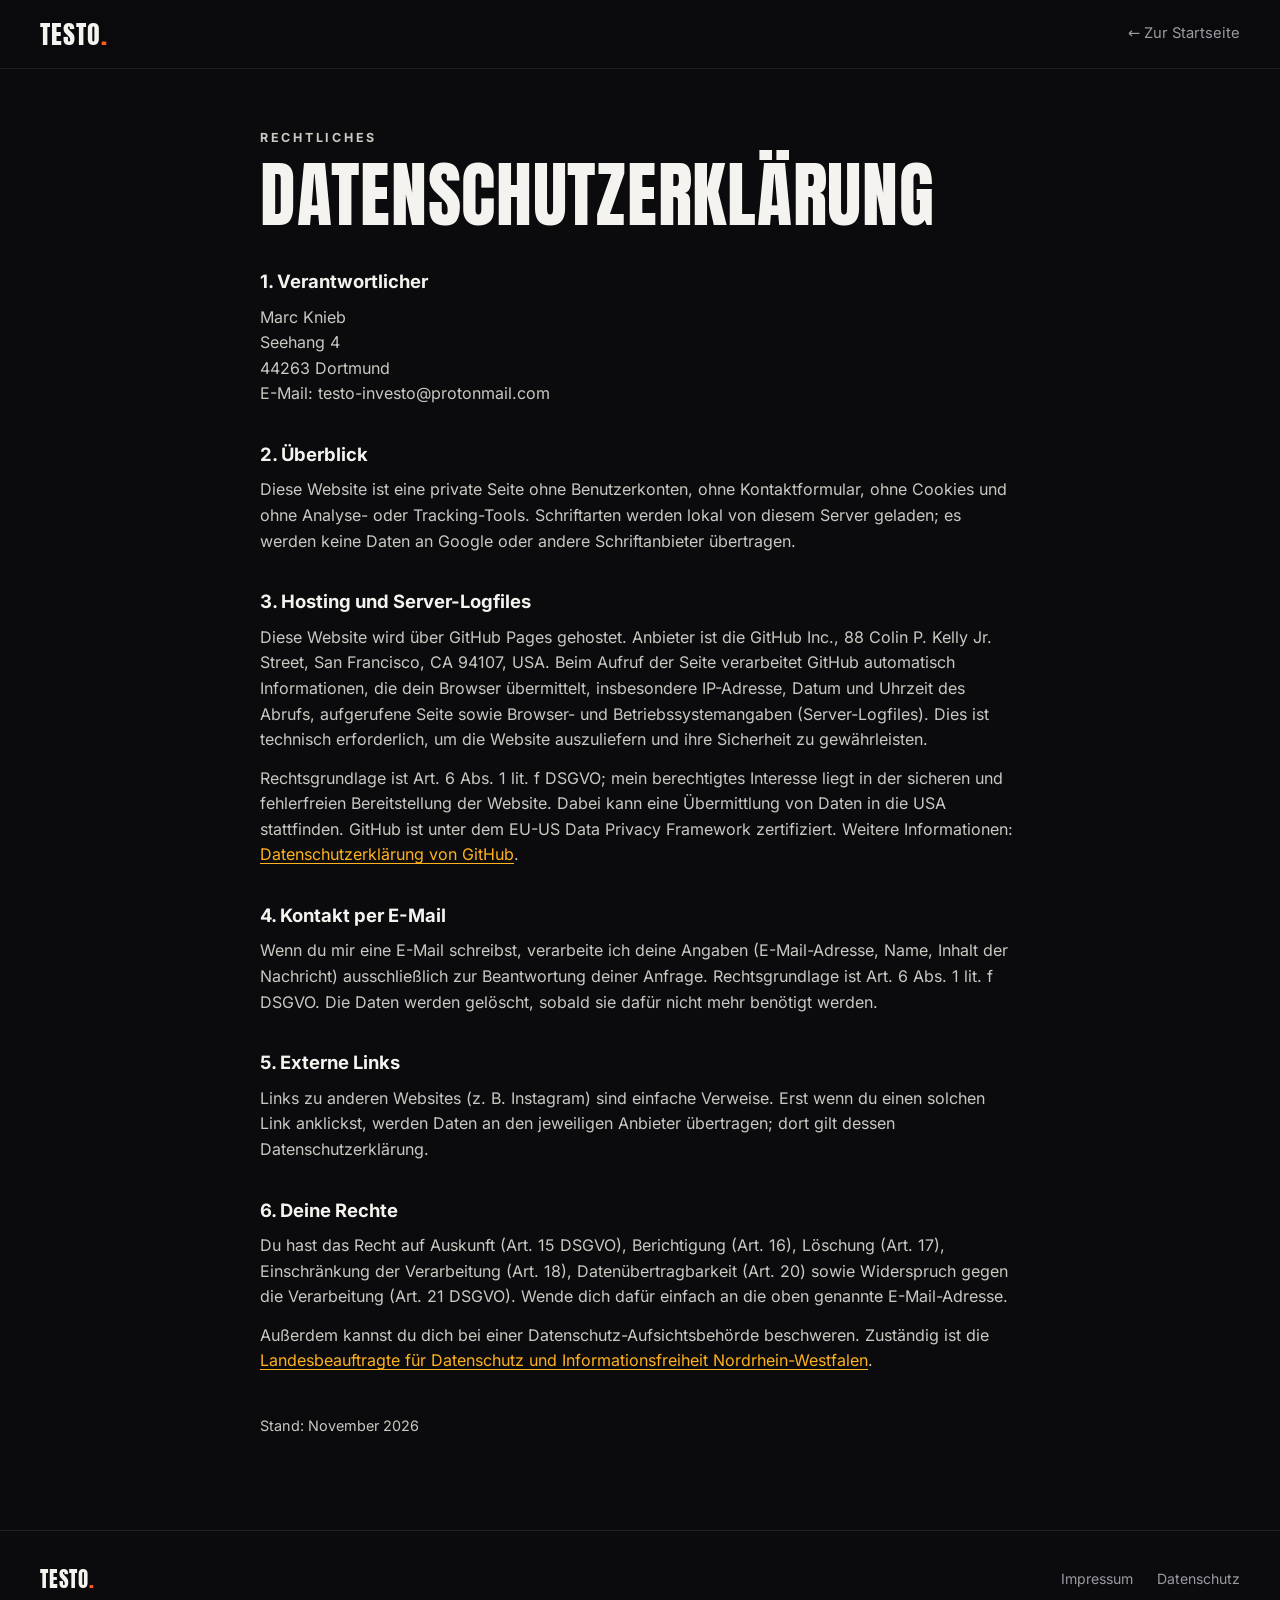
==== commit 1ff839c5: "Faster mobile hero, 404 page, sitemap, legal details, a11y fixes - Hero image and text are in the HT" ====
--- a/datenschutz.html
+++ b/datenschutz.html
@@ -6,12 +6,14 @@
   <title>Datenschutz · Testo · Iron Journey</title>
   <meta name="robots" content="noindex">
   <meta name="theme-color" content="#0b0b0d">
+  <link rel="icon" href="favicon.ico" sizes="any">
+  <link rel="icon" type="image/png" sizes="32x32" href="assets/icons/favicon-32.png">
+  <link rel="apple-touch-icon" href="assets/icons/apple-touch-icon.png">
   <link rel="stylesheet" href="assets/fonts/fonts.css">
   <link rel="stylesheet" href="styles.css">
 </head>
 <body>
   <!--
-    VORLAGE – alle Angaben in [eckigen Klammern] durch deine echten Daten ersetzen.
     Bei Änderungen an der Seite (z. B. Kontaktformular, Statistik-Tool, eingebettete
     Instagram-Posts oder anderer Hoster) muss diese Erklärung angepasst werden.
     Keine Rechtsberatung.
@@ -29,9 +31,9 @@
 
     <h2>1. Verantwortlicher</h2>
     <p>
-      [Vorname Nachname]<br>
-      [Straße Hausnummer]<br>
-      [PLZ Ort]<br>
+      Marc Knieb<br>
+      Seehang 4<br>
+      44263 Dortmund<br>
       E-Mail: testo-investo@protonmail.com
     </p>
 
@@ -77,12 +79,12 @@
       die Verarbeitung (Art. 21 DSGVO). Wende dich dafür einfach an die oben genannte E-Mail-Adresse.
     </p>
     <p>
-      Außerdem kannst du dich bei einer Datenschutz-Aufsichtsbehörde beschweren, zum Beispiel bei
-      [zuständige Aufsichtsbehörde deines Bundeslandes, in NRW: Landesbeauftragte für Datenschutz und
-      Informationsfreiheit Nordrhein-Westfalen].
+      Außerdem kannst du dich bei einer Datenschutz-Aufsichtsbehörde beschweren. Zuständig ist die
+      <a href="https://www.ldi.nrw.de" target="_blank" rel="noopener">Landesbeauftragte für Datenschutz und
+      Informationsfreiheit Nordrhein-Westfalen</a>.
     </p>
 
-    <p class="legal-date">Stand: [Monat Jahr]</p>
+    <p class="legal-date">Stand: November 2026</p>
   </main>
 
   <footer class="footer">
--- a/styles.css
+++ b/styles.css
@@ -492,6 +492,98 @@
   font-size: 1.08rem;
 }
 
+/* ---------- Über mich ---------- */
+.about-facts {
+  display: grid;
+  grid-template-columns: repeat(4, 1fr);
+  gap: 1rem;
+  margin-bottom: 1rem;
+}
+
+.about-fact {
+  padding: 1.6rem;
+  border-radius: var(--radius);
+  border: 1px solid var(--line);
+  background: var(--card);
+}
+
+.about-fact strong {
+  display: block;
+  font-family: var(--display);
+  font-weight: 400;
+  font-size: clamp(2.4rem, 5vw, 3.6rem);
+  line-height: 1;
+  background: var(--grad);
+  -webkit-background-clip: text;
+  background-clip: text;
+  color: transparent;
+}
+
+.about-fact span {
+  color: var(--muted);
+  font-size: 0.9rem;
+}
+
+.about-cards {
+  display: grid;
+  grid-template-columns: repeat(2, 1fr);
+  gap: 1rem;
+}
+
+.about-card {
+  padding: 2rem;
+  border-radius: var(--radius);
+  border: 1px solid var(--line);
+  background: var(--card);
+  transition: border-color 0.3s, transform 0.4s var(--ease);
+}
+
+.about-card:hover {
+  border-color: rgba(255, 90, 31, 0.45);
+  transform: translateY(-4px);
+}
+
+.about-card h3 {
+  font-family: var(--display);
+  font-weight: 400;
+  text-transform: uppercase;
+  font-size: clamp(1.8rem, 3.5vw, 2.4rem);
+  line-height: 1.05;
+  margin: 0.6rem 0 0.8rem;
+}
+
+.about-value {
+  font-family: var(--display);
+  font-size: clamp(2rem, 4.5vw, 3rem);
+  line-height: 1.05;
+  margin: 0.6rem 0 0.8rem;
+  background: var(--grad);
+  -webkit-background-clip: text;
+  background-clip: text;
+  color: transparent;
+}
+
+.about-card p:last-child {
+  color: var(--muted);
+}
+
+.about-chips {
+  list-style: none;
+  display: flex;
+  flex-wrap: wrap;
+  gap: 0.5rem;
+  margin-bottom: 1rem;
+}
+
+.about-chips li {
+  padding: 0.35rem 0.85rem;
+  border-radius: 999px;
+  border: 1px solid var(--line);
+  background: rgba(255, 255, 255, 0.04);
+  font-size: 0.85rem;
+  font-weight: 600;
+}
+
 /* ---------- Timeline ---------- */
 .timeline {
   list-style: none;
@@ -672,6 +764,26 @@
 
 .comp-photos--portraits .comp-photo {
   aspect-ratio: 3 / 4;
+}
+
+.comp-photo {
+  position: relative;
+}
+
+.comp-more {
+  position: absolute;
+  inset: 0;
+  display: grid;
+  place-items: center;
+  background: rgba(11, 11, 13, 0.62);
+  font-family: var(--display);
+  font-size: clamp(2rem, 4vw, 2.8rem);
+  color: var(--text);
+  transition: background 0.3s;
+}
+
+.comp-photo:hover .comp-more {
+  background: rgba(11, 11, 13, 0.45);
 }
 
 .comp-photo img {
@@ -1053,6 +1165,16 @@
   text-transform: uppercase;
 }
 
+.gallery-more {
+  display: flex;
+  justify-content: center;
+  margin-top: 2rem;
+}
+
+.gallery-more .btn[hidden] {
+  display: none;
+}
+
 /* ---------- Lifts ---------- */
 .lifts {
   display: grid;
@@ -1251,6 +1373,32 @@
 .lb-prev { left: 1.2rem; top: 50%; transform: translateY(-50%); }
 .lb-next { right: 1.2rem; top: 50%; transform: translateY(-50%); }
 
+/* ---------- Hero: sofort sichtbar, nur weich eingeblendet ---------- */
+.hero-in {
+  animation: hero-in 0.8s var(--ease) both;
+}
+
+.hero-title.hero-in { animation-delay: 0.05s; }
+.hero-tagline.hero-in { animation-delay: 0.1s; }
+.hero-actions.hero-in { animation-delay: 0.15s; }
+
+@keyframes hero-in {
+  from { opacity: 0.01; transform: translateY(16px); }
+}
+
+/* Nur für Screenreader sichtbar */
+.sr-only {
+  position: absolute;
+  width: 1px;
+  height: 1px;
+  margin: -1px;
+  padding: 0;
+  overflow: hidden;
+  clip: rect(0 0 0 0);
+  white-space: nowrap;
+  border: 0;
+}
+
 /* ---------- Reveal ---------- */
 .reveal {
   opacity: 0;
@@ -1265,6 +1413,14 @@
 
 /* ---------- Responsive ---------- */
 @media (max-width: 900px) {
+  .about-facts {
+    grid-template-columns: repeat(2, 1fr);
+  }
+
+  .about-cards {
+    grid-template-columns: 1fr;
+  }
+
   .spotlight {
     grid-template-columns: 1fr;
   }
@@ -1322,7 +1478,9 @@
   .comp-name { grid-column: 2; grid-row: 1; font-size: 1.05rem; overflow-wrap: anywhere; hyphens: auto; }
   .comp-div { grid-column: 2; grid-row: 3; font-size: 0.85rem; }
   .comp-photos,
-  .comp-photos--portraits { grid-column: 1 / -1; grid-template-columns: repeat(2, minmax(0, 1fr)); margin-top: 0.8rem; }
+  .comp-photos--portraits { grid-column: 1 / -1; grid-template-columns: repeat(3, minmax(0, 1fr)); gap: 0.4rem; margin-top: 0.8rem; }
+  .comp-photos .comp-photo,
+  .comp-photos--portraits .comp-photo { aspect-ratio: 1 / 1; border-radius: 10px; }
   .comp-place { grid-column: 3; grid-row: 1 / span 2; }
 
   .compare {
@@ -1330,7 +1488,8 @@
   }
 }
 
-@media (max-width: 720px) {
+/* Klapp-Menü schon ab Tablet-Breite, damit die Navigation nie umbricht */
+@media (max-width: 960px) {
   .nav-toggle {
     display: block;
   }
@@ -1363,7 +1522,9 @@
     text-align: center;
     border: 0;
   }
-
+}
+
+@media (max-width: 720px) {
   .gallery {
     grid-template-columns: repeat(2, 1fr);
     gap: 0.6rem;
@@ -1476,3 +1637,21 @@
 .legal-back:hover {
   color: var(--text);
 }
+
+/* ---------- 404-Seite ---------- */
+.notfound {
+  min-height: calc(100svh - 90px);
+  display: flex;
+  flex-direction: column;
+  justify-content: center;
+  padding: 8rem 0 4rem;
+}
+
+.notfound h1 {
+  font-size: clamp(3.2rem, 11vw, 8rem);
+  margin: 0.8rem 0 1.2rem;
+}
+
+.notfound .section-lead {
+  max-width: 34rem;
+}
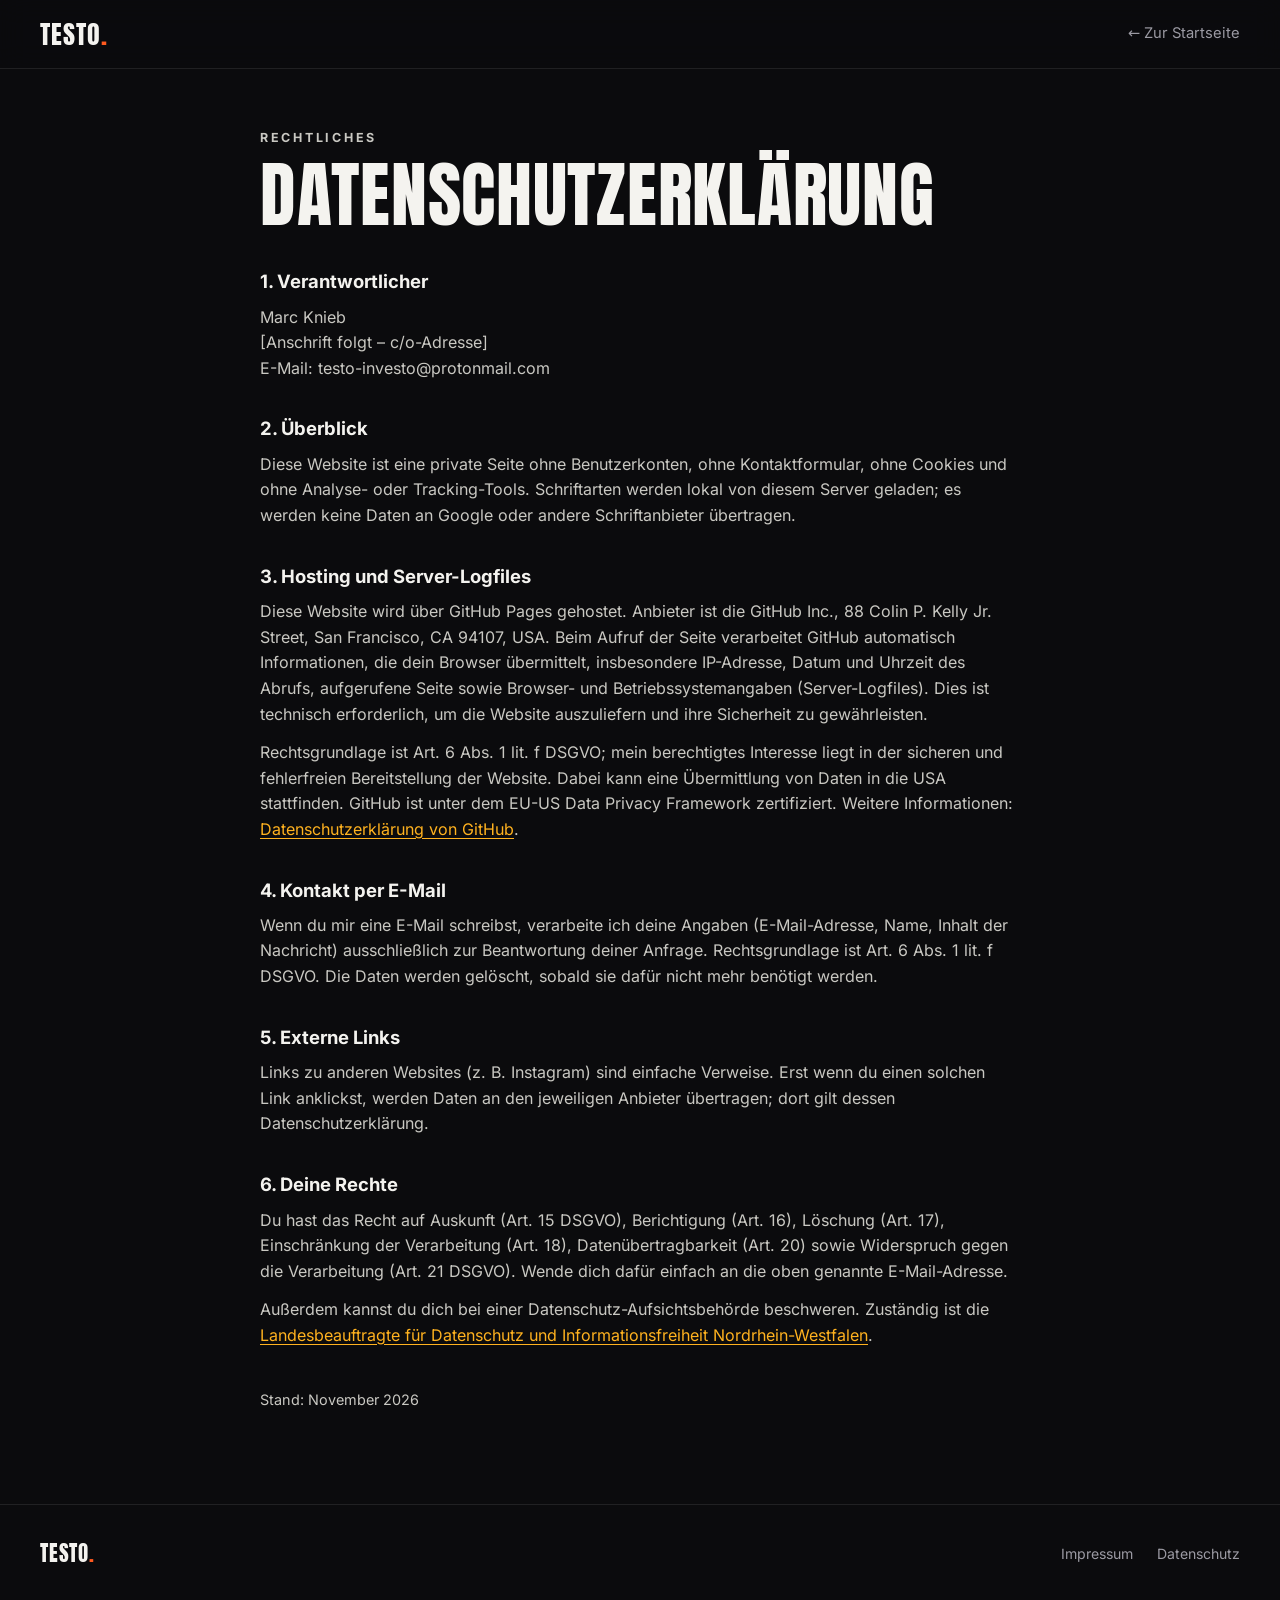
==== commit 03879d3e: "Faster mobile hero, 404 page, sitemap, a11y fixes, legal pages - Hero image and text are in the HTML" ====
--- a/datenschutz.html
+++ b/datenschutz.html
@@ -32,8 +32,7 @@
     <h2>1. Verantwortlicher</h2>
     <p>
       Marc Knieb<br>
-      Seehang 4<br>
-      44263 Dortmund<br>
+      [Anschrift folgt – c/o-Adresse]<br>
       E-Mail: testo-investo@protonmail.com
     </p>
 
